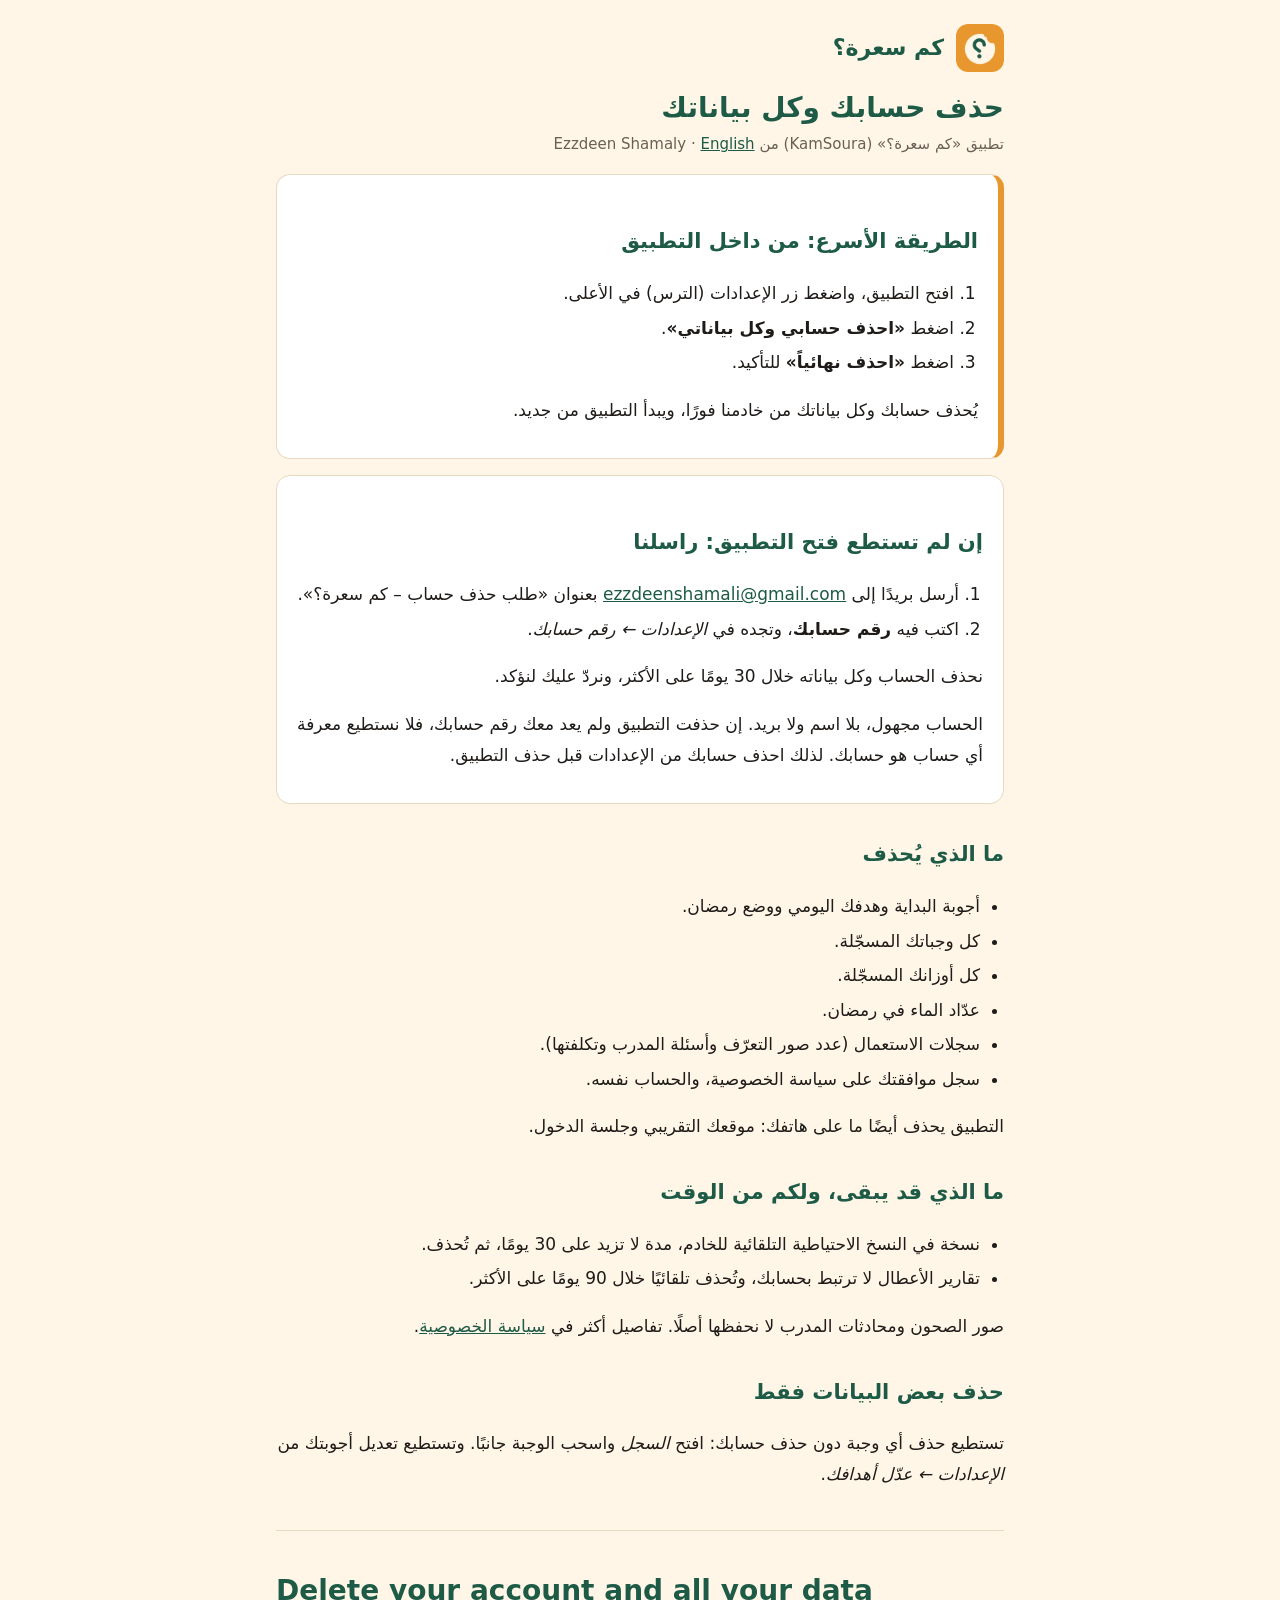
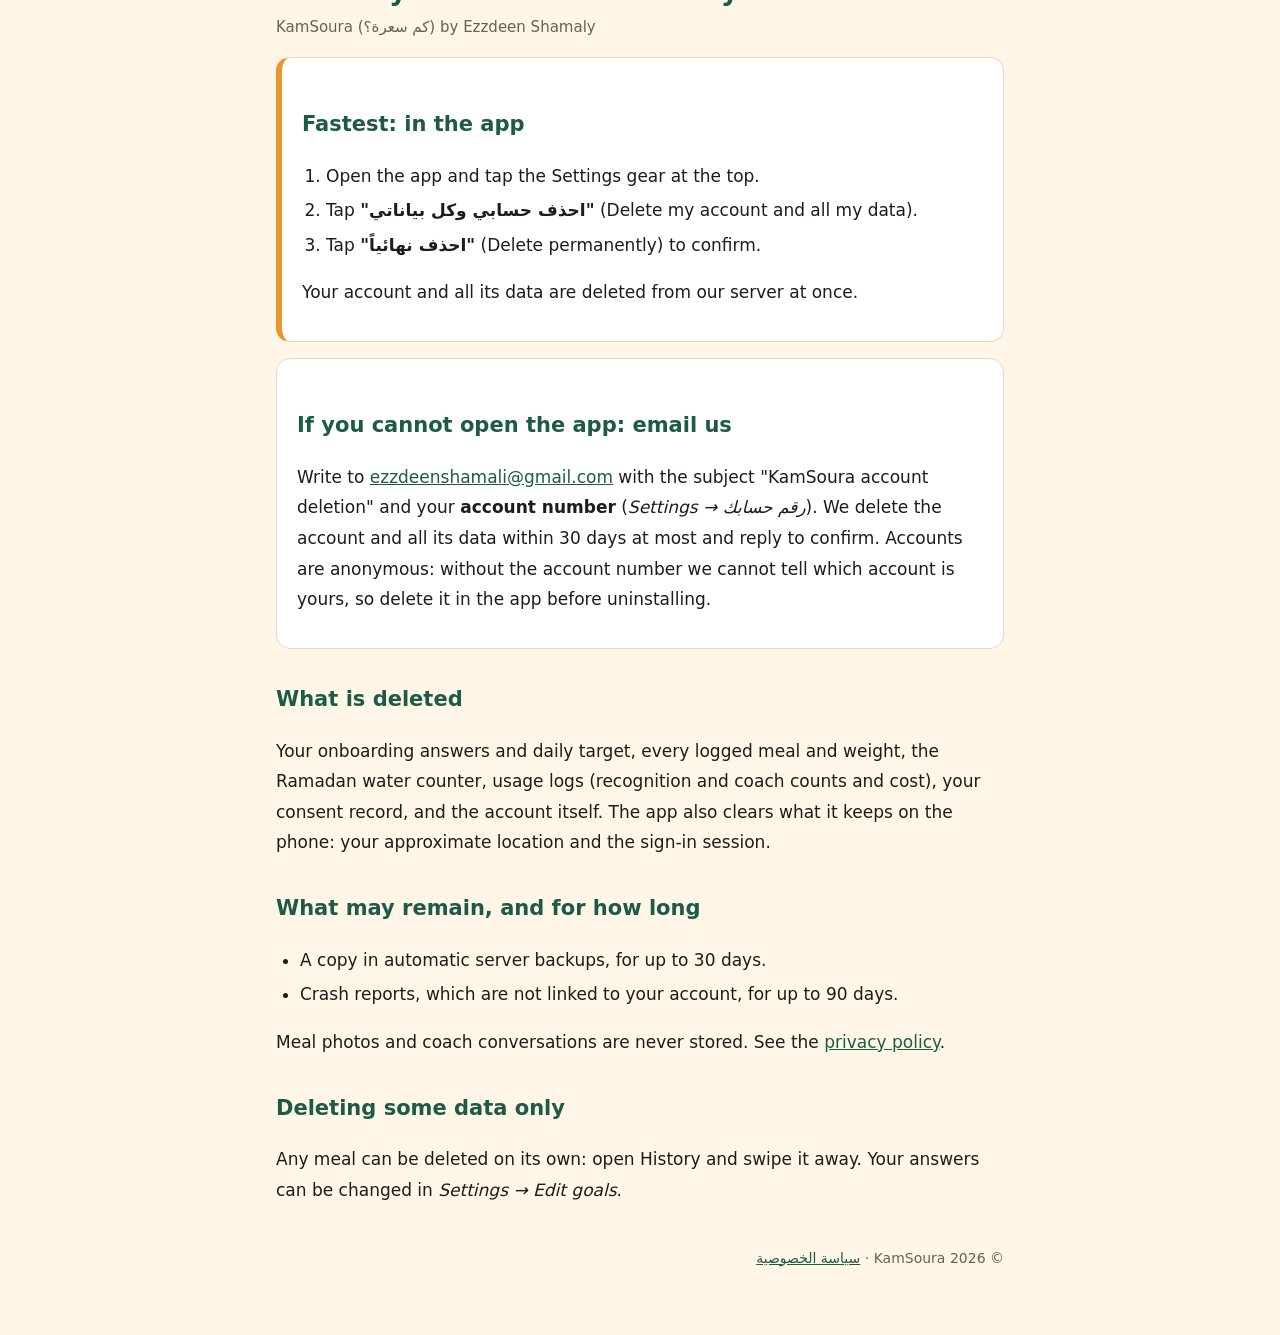
==== delete-account.html @ 29456f96 "Add the privacy policy and account deletion pages site/ holds the two public pages Google Play asks " ====
<!doctype html>
<html lang="ar" dir="rtl">
<head>
  <meta charset="utf-8">
  <meta name="viewport" content="width=device-width, initial-scale=1">
  <title>حذف الحساب – كم سعرة؟</title>
  <meta name="description" content="كيف تحذف حسابك وكل بياناتك من تطبيق كم سعرة؟ (KamSoura).">
  <link rel="icon" href="kamsoura-icon.png">
  <link rel="stylesheet" href="style.css">
</head>
<body>
<main>
  <header class="brand">
    <img src="kamsoura-icon.png" alt="">
    <a href="./">كم سعرة؟</a>
  </header>

  <h1>حذف حسابك وكل بياناتك</h1>
  <p class="meta">تطبيق «كم سعرة؟» (KamSoura) من Ezzdeen Shamaly · <a href="#english">English</a></p>

  <div class="card highlight">
    <h2>الطريقة الأسرع: من داخل التطبيق</h2>
    <ol>
      <li>افتح التطبيق، واضغط زر الإعدادات (الترس) في الأعلى.</li>
      <li>اضغط <strong>«احذف حسابي وكل بياناتي»</strong>.</li>
      <li>اضغط <strong>«احذف نهائياً»</strong> للتأكيد.</li>
    </ol>
    <p>يُحذف حسابك وكل بياناتك من خادمنا فورًا، ويبدأ التطبيق من جديد.</p>
  </div>

  <div class="card">
    <h2>إن لم تستطع فتح التطبيق: راسلنا</h2>
    <ol>
      <li>أرسل بريدًا إلى <a href="mailto:ezzdeenshamali@gmail.com?subject=%D8%B7%D9%84%D8%A8%20%D8%AD%D8%B0%D9%81%20%D8%AD%D8%B3%D8%A7%D8%A8%20%E2%80%93%20%D9%83%D9%85%20%D8%B3%D8%B9%D8%B1%D8%A9%D8%9F">ezzdeenshamali@gmail.com</a>
        بعنوان «طلب حذف حساب – كم سعرة؟».</li>
      <li>اكتب فيه <strong>رقم حسابك</strong>، وتجده في <em>الإعدادات ← رقم حسابك</em>.</li>
    </ol>
    <p>نحذف الحساب وكل بياناته خلال 30 يومًا على الأكثر، ونردّ عليك لنؤكد.</p>
    <p>
      الحساب مجهول، بلا اسم ولا بريد. إن حذفت التطبيق ولم يعد معك رقم حسابك، فلا نستطيع معرفة أي
      حساب هو حسابك. لذلك احذف حسابك من الإعدادات قبل حذف التطبيق.
    </p>
  </div>

  <h2>ما الذي يُحذف</h2>
  <ul>
    <li>أجوبة البداية وهدفك اليومي ووضع رمضان.</li>
    <li>كل وجباتك المسجّلة.</li>
    <li>كل أوزانك المسجّلة.</li>
    <li>عدّاد الماء في رمضان.</li>
    <li>سجلات الاستعمال (عدد صور التعرّف وأسئلة المدرب وتكلفتها).</li>
    <li>سجل موافقتك على سياسة الخصوصية، والحساب نفسه.</li>
  </ul>
  <p>
    التطبيق يحذف أيضًا ما على هاتفك: موقعك التقريبي وجلسة الدخول.
  </p>

  <h2>ما الذي قد يبقى، ولكم من الوقت</h2>
  <ul>
    <li>نسخة في النسخ الاحتياطية التلقائية للخادم، مدة لا تزيد على 30 يومًا، ثم تُحذف.</li>
    <li>تقارير الأعطال لا ترتبط بحسابك، وتُحذف تلقائيًا خلال 90 يومًا على الأكثر.</li>
  </ul>
  <p>صور الصحون ومحادثات المدرب لا نحفظها أصلًا. تفاصيل أكثر في <a href="privacy.html">سياسة الخصوصية</a>.</p>

  <h2>حذف بعض البيانات فقط</h2>
  <p>
    تستطيع حذف أي وجبة دون حذف حسابك: افتح <em>السجل</em> واسحب الوجبة جانبًا. وتستطيع تعديل
    أجوبتك من <em>الإعدادات ← عدّل أهدافك</em>.
  </p>

  <hr>

  <section id="english" lang="en">
    <h1>Delete your account and all your data</h1>
    <p class="meta">KamSoura (كم سعرة؟) by Ezzdeen Shamaly</p>

    <div class="card highlight">
      <h2>Fastest: in the app</h2>
      <ol>
        <li>Open the app and tap the Settings gear at the top.</li>
        <li>Tap <strong>"احذف حسابي وكل بياناتي"</strong> (Delete my account and all my data).</li>
        <li>Tap <strong>"احذف نهائياً"</strong> (Delete permanently) to confirm.</li>
      </ol>
      <p>Your account and all its data are deleted from our server at once.</p>
    </div>

    <div class="card">
      <h2>If you cannot open the app: email us</h2>
      <p>
        Write to <a href="mailto:ezzdeenshamali@gmail.com?subject=KamSoura%20account%20deletion">ezzdeenshamali@gmail.com</a>
        with the subject "KamSoura account deletion" and your <strong>account number</strong>
        (<em>Settings → رقم حسابك</em>). We delete the account and all its data within 30 days at
        most and reply to confirm. Accounts are anonymous: without the account number we cannot
        tell which account is yours, so delete it in the app before uninstalling.
      </p>
    </div>

    <h2>What is deleted</h2>
    <p>
      Your onboarding answers and daily target, every logged meal and weight, the Ramadan water
      counter, usage logs (recognition and coach counts and cost), your consent record, and the
      account itself. The app also clears what it keeps on the phone: your approximate location
      and the sign-in session.
    </p>

    <h2>What may remain, and for how long</h2>
    <ul>
      <li>A copy in automatic server backups, for up to 30 days.</li>
      <li>Crash reports, which are not linked to your account, for up to 90 days.</li>
    </ul>
    <p>Meal photos and coach conversations are never stored. See the
      <a href="privacy.html#english">privacy policy</a>.</p>

    <h2>Deleting some data only</h2>
    <p>Any meal can be deleted on its own: open History and swipe it away. Your answers can be
      changed in <em>Settings → Edit goals</em>.</p>
  </section>

  <footer>© 2026 KamSoura · <a href="privacy.html">سياسة الخصوصية</a></footer>
</main>
</body>
</html>
---- style.css ----
:root {
  --saffron: #e8962e;
  --cardamom: #1e5b47;
  --cream: #fff6e8;
  --charcoal: #1f1b18;
  --muted: #6b5f55;
  --surface: #ffffff;
  --border: #e8d9c2;
}

* { box-sizing: border-box; }

body {
  margin: 0;
  background: var(--cream);
  color: var(--charcoal);
  font-family: "IBM Plex Sans Arabic", system-ui, -apple-system, "Segoe UI", Tahoma, sans-serif;
  line-height: 1.8;
  font-size: 17px;
}

main {
  max-width: 760px;
  margin: 0 auto;
  padding: 24px 16px 64px;
}

header.brand {
  display: flex;
  align-items: center;
  gap: 12px;
  margin-bottom: 8px;
}

header.brand img {
  width: 48px;
  height: 48px;
  border-radius: 12px;
}

header.brand a {
  color: var(--cardamom);
  font-weight: 800;
  font-size: 22px;
  text-decoration: none;
}

h1 { color: var(--cardamom); font-size: 28px; line-height: 1.4; margin: 16px 0 4px; }
h2 { color: var(--cardamom); font-size: 21px; margin: 32px 0 8px; }
h3 { font-size: 18px; margin: 20px 0 4px; }

.meta { color: var(--muted); font-size: 15px; margin: 0 0 16px; }

.card {
  background: var(--surface);
  border: 1px solid var(--border);
  border-radius: 14px;
  padding: 16px 20px;
  margin: 16px 0;
}

.card.highlight { border-inline-start: 6px solid var(--saffron); }

ul, ol { padding-inline-start: 24px; }
li { margin: 4px 0; }

a { color: var(--cardamom); }

code {
  background: var(--border);
  border-radius: 6px;
  padding: 1px 6px;
  font-size: 15px;
}

nav.links { display: flex; flex-wrap: wrap; gap: 12px; margin: 24px 0; }

nav.links a {
  background: var(--cardamom);
  color: var(--cream);
  border-radius: 12px;
  padding: 12px 18px;
  text-decoration: none;
  font-weight: 700;
}

hr { border: 0; border-top: 1px solid var(--border); margin: 40px 0; }

[lang="en"] {
  direction: ltr;
  text-align: left;
  font-family: system-ui, -apple-system, "Segoe UI", Roboto, sans-serif;
}

footer { color: var(--muted); font-size: 14px; margin-top: 40px; }
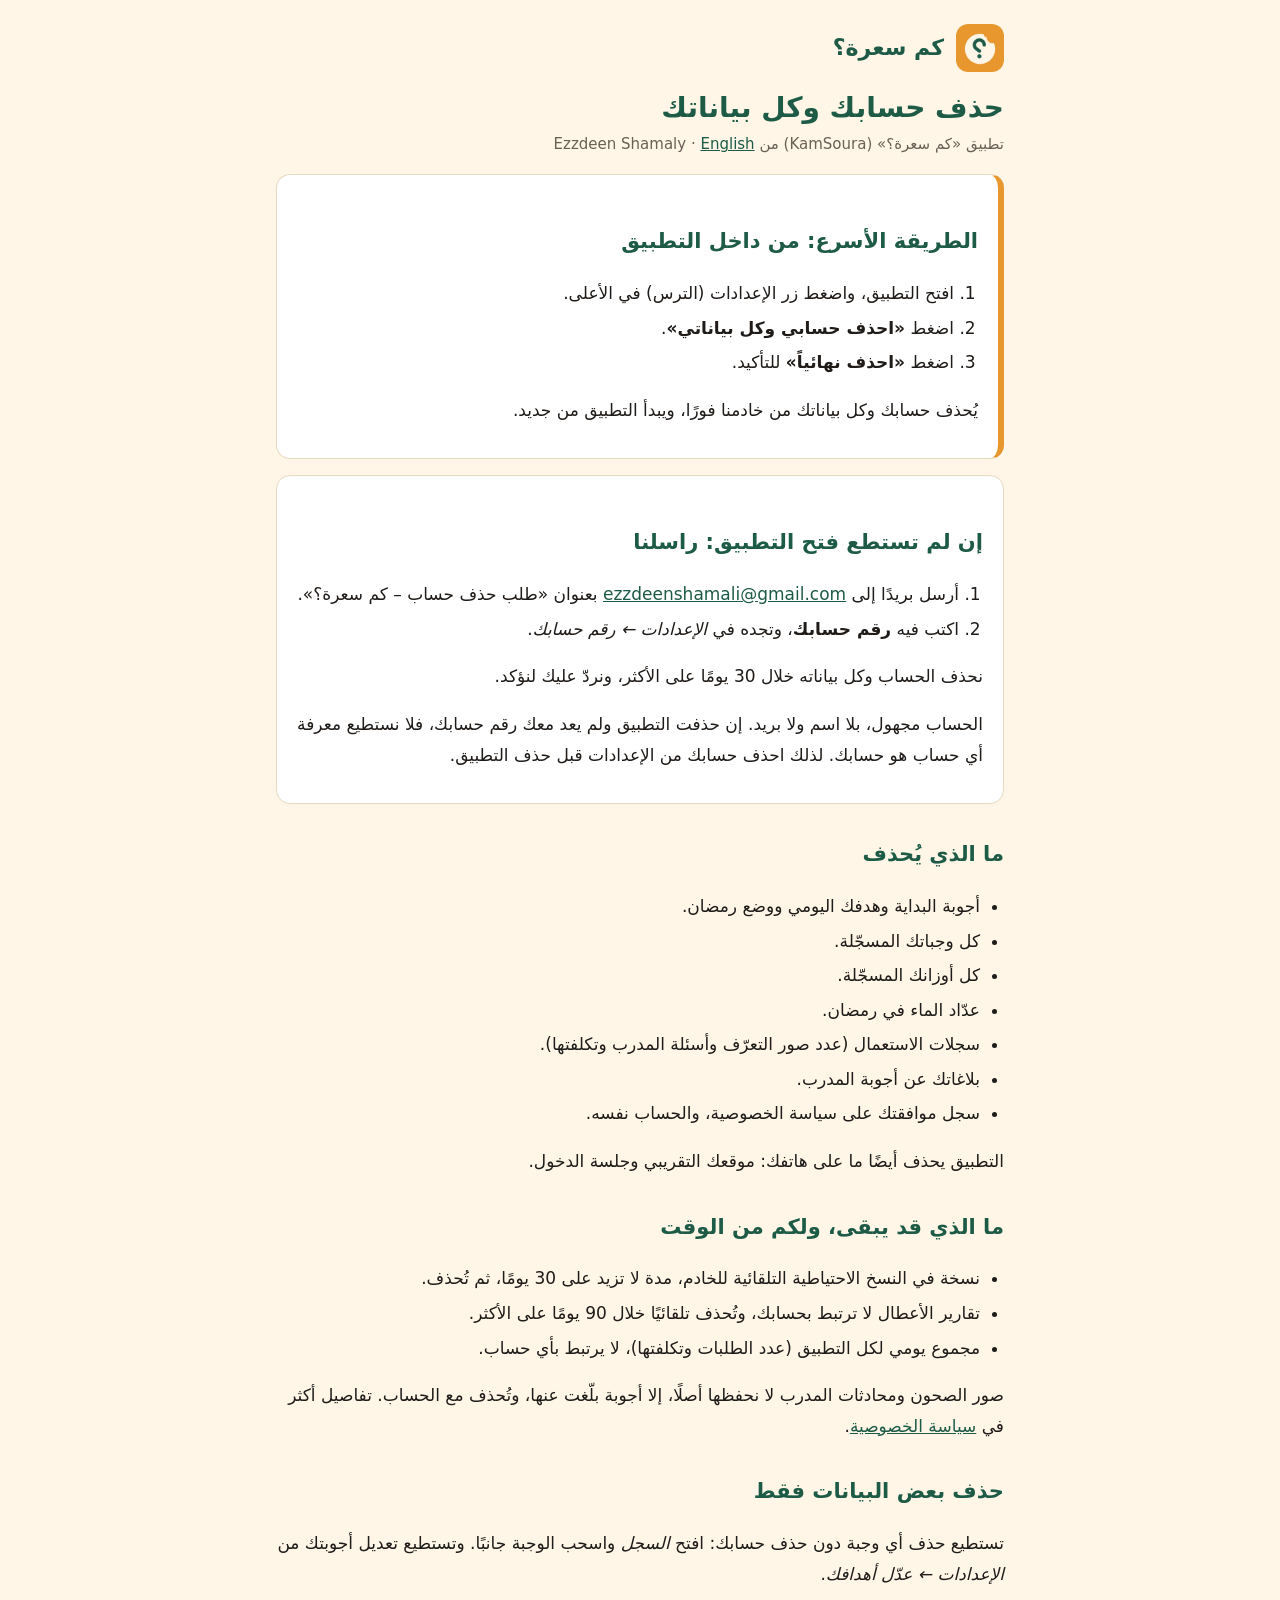
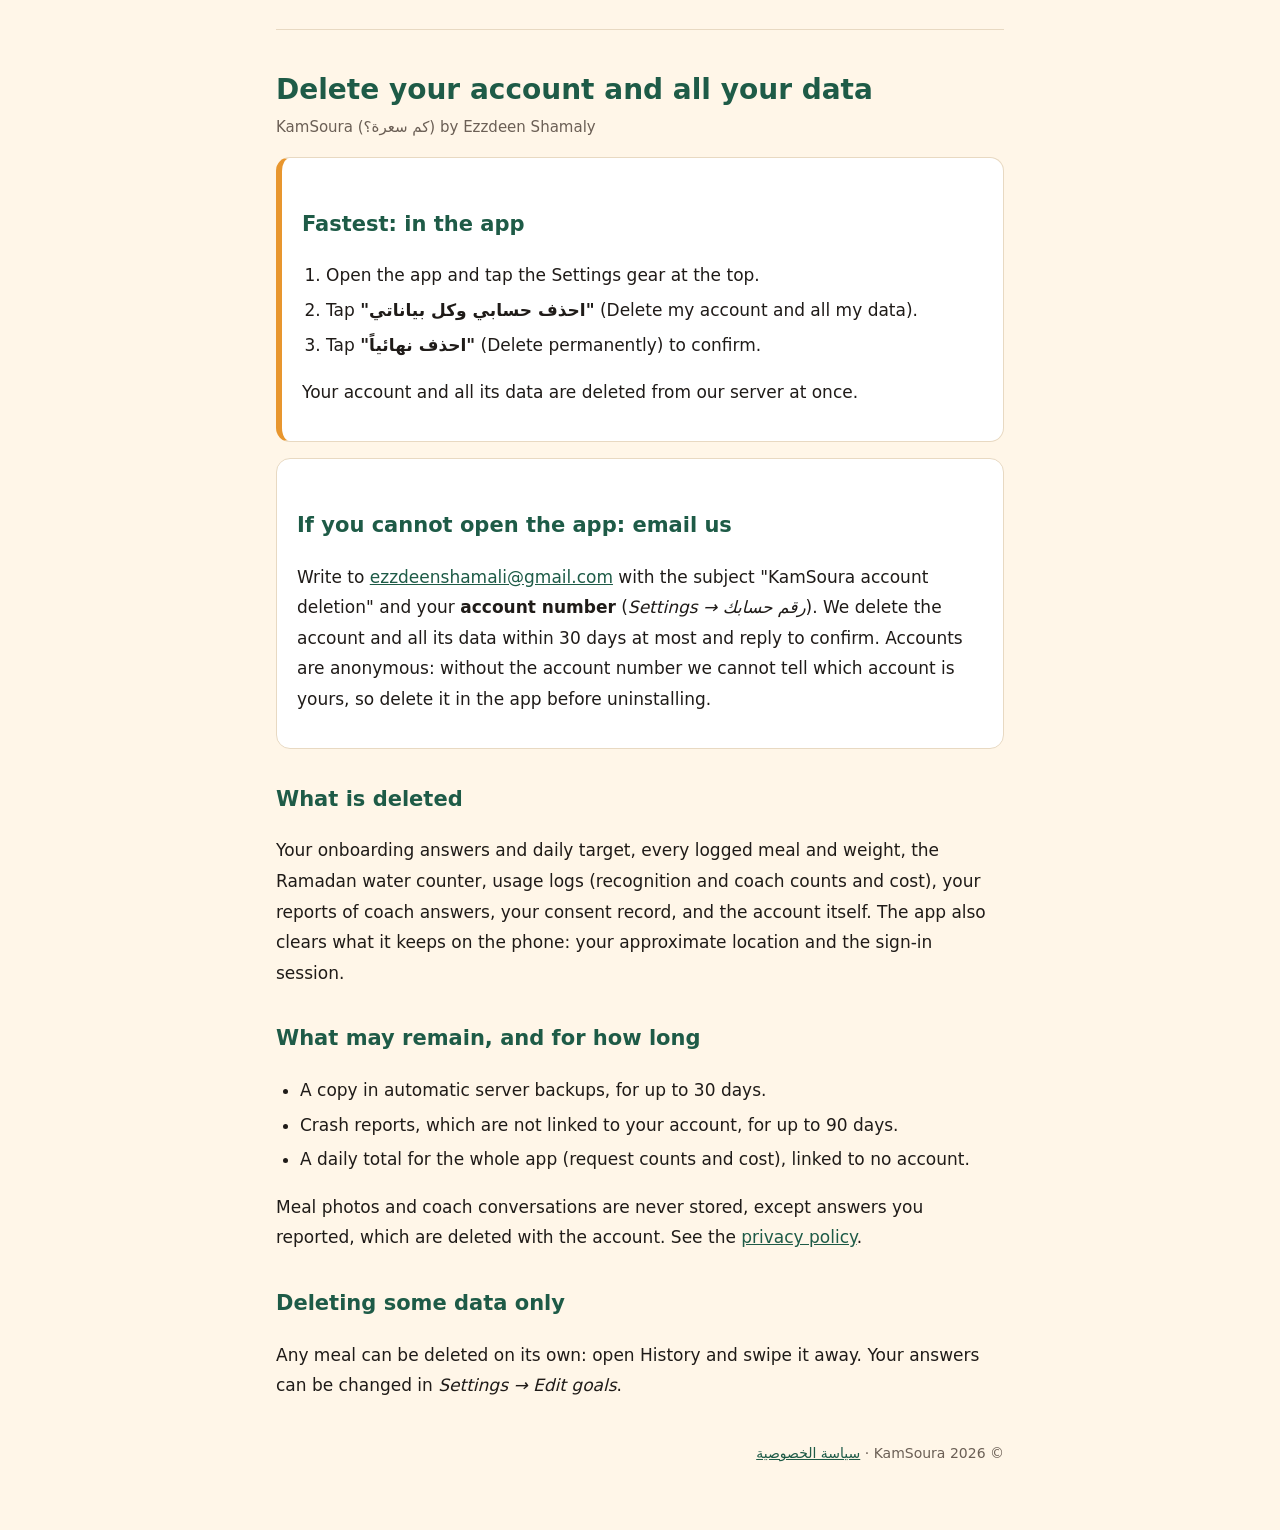
==== commit 5ddf9a1c: "Write the Play Console answers and make the policy match the app docs/play-console.md has the answer" ====
--- a/delete-account.html
+++ b/delete-account.html
@@ -49,6 +49,7 @@
     <li>كل أوزانك المسجّلة.</li>
     <li>عدّاد الماء في رمضان.</li>
     <li>سجلات الاستعمال (عدد صور التعرّف وأسئلة المدرب وتكلفتها).</li>
+    <li>بلاغاتك عن أجوبة المدرب.</li>
     <li>سجل موافقتك على سياسة الخصوصية، والحساب نفسه.</li>
   </ul>
   <p>
@@ -59,8 +60,9 @@
   <ul>
     <li>نسخة في النسخ الاحتياطية التلقائية للخادم، مدة لا تزيد على 30 يومًا، ثم تُحذف.</li>
     <li>تقارير الأعطال لا ترتبط بحسابك، وتُحذف تلقائيًا خلال 90 يومًا على الأكثر.</li>
+    <li>مجموع يومي لكل التطبيق (عدد الطلبات وتكلفتها)، لا يرتبط بأي حساب.</li>
   </ul>
-  <p>صور الصحون ومحادثات المدرب لا نحفظها أصلًا. تفاصيل أكثر في <a href="privacy.html">سياسة الخصوصية</a>.</p>
+  <p>صور الصحون ومحادثات المدرب لا نحفظها أصلًا، إلا أجوبة بلّغت عنها، وتُحذف مع الحساب. تفاصيل أكثر في <a href="privacy.html">سياسة الخصوصية</a>.</p>
 
   <h2>حذف بعض البيانات فقط</h2>
   <p>
@@ -98,8 +100,8 @@
     <h2>What is deleted</h2>
     <p>
       Your onboarding answers and daily target, every logged meal and weight, the Ramadan water
-      counter, usage logs (recognition and coach counts and cost), your consent record, and the
-      account itself. The app also clears what it keeps on the phone: your approximate location
+      counter, usage logs (recognition and coach counts and cost), your reports of coach
+      answers, your consent record, and the account itself. The app also clears what it keeps on the phone: your approximate location
       and the sign-in session.
     </p>
 
@@ -107,8 +109,10 @@
     <ul>
       <li>A copy in automatic server backups, for up to 30 days.</li>
       <li>Crash reports, which are not linked to your account, for up to 90 days.</li>
+      <li>A daily total for the whole app (request counts and cost), linked to no account.</li>
     </ul>
-    <p>Meal photos and coach conversations are never stored. See the
+    <p>Meal photos and coach conversations are never stored, except answers you reported,
+      which are deleted with the account. See the
       <a href="privacy.html#english">privacy policy</a>.</p>
 
     <h2>Deleting some data only</h2>
